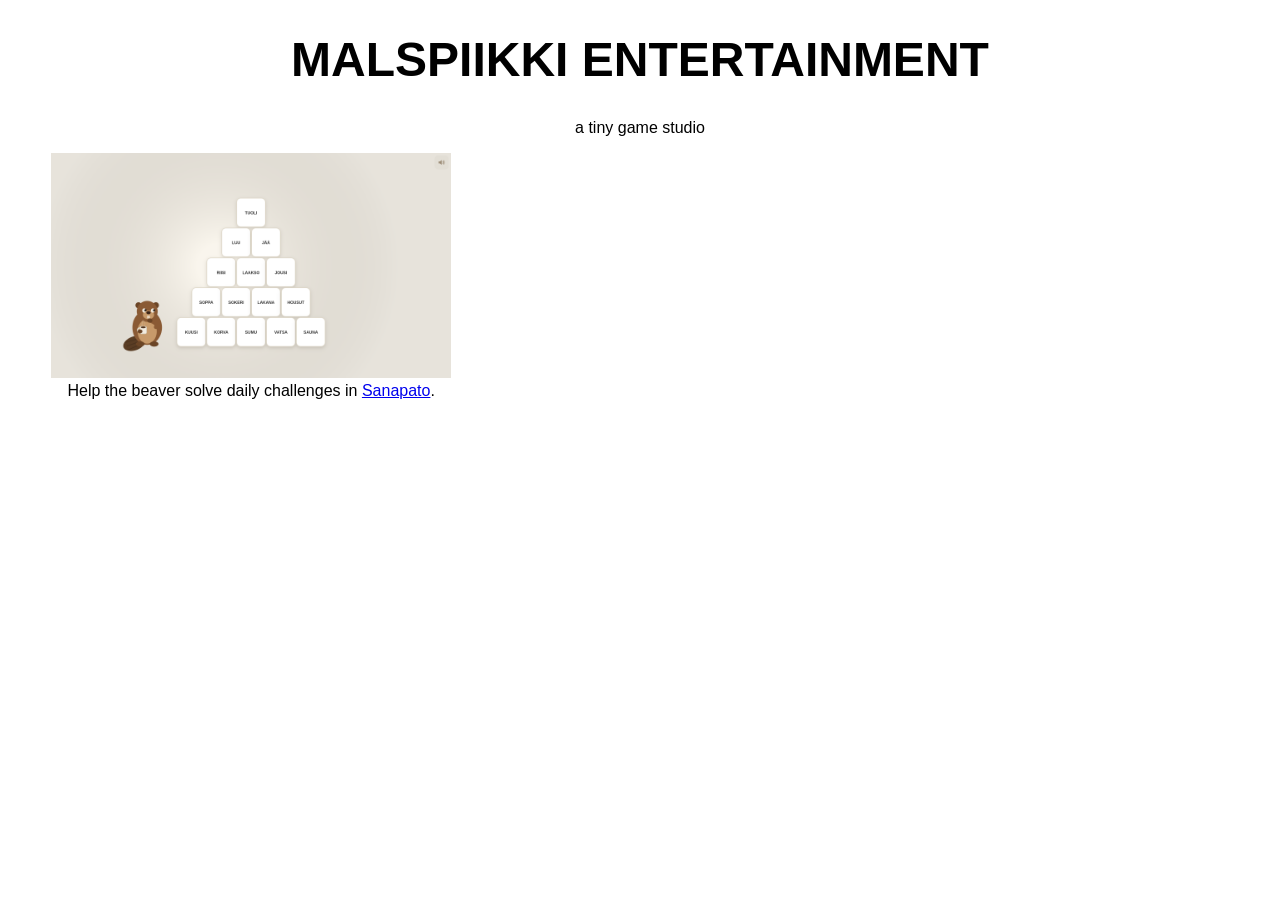
==== index.html @ 8324dfb0 "Add Sanapato to project portfolio" ====
<!DOCTYPE html>
<html>
  <head>
    <title>Malspiikki Entertainment</title>
    <style>
body {
  font-family: sans-serif;
  text-align: center;
  margin: 0 4%;
}

h1 {
  text-transform: uppercase;
  font-size: 3em;
}

.game {
  width: 400px;
}
.game_image {
  width: 400px;
}
.game_description {
  text-wrap: nowrap;
}
    </style>
  </head>
  <body>
    <h1>Malspiikki Entertainment</h1>
    <p>a tiny game studio</p>
    <div class="game">
      <img src="screenshots/sanapato.png" alt=="" class="game_image" />
      <div class="game_description">Help the beaver solve daily challenges in <a href="./sanapato/">Sanapato</a>.</div>
    </div>
  </body>
</html>
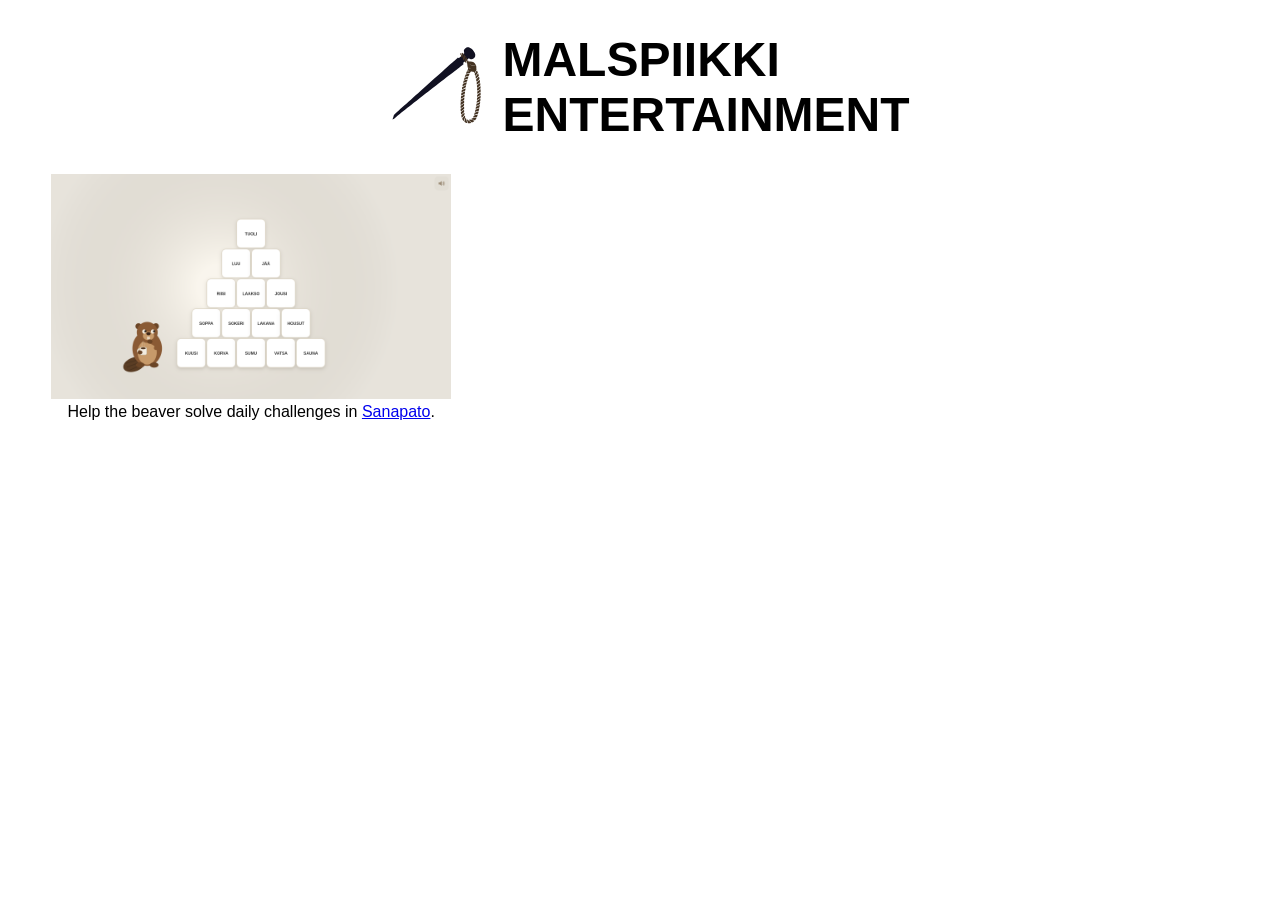
==== commit 308210cd: "Add logo to front page" ====
--- a/index.html
+++ b/index.html
@@ -9,7 +9,15 @@
   margin: 0 4%;
 }
 
-h1 {
+.logo {
+  display: flex;
+  justify-content: center;
+}
+.logo img {
+  margin: 0 1em;
+}
+.logo h1 {
+  text-align: left;
   text-transform: uppercase;
   font-size: 3em;
 }
@@ -26,8 +34,10 @@
     </style>
   </head>
   <body>
-    <h1>Malspiikki Entertainment</h1>
-    <p>a tiny game studio</p>
+    <div class="logo">
+      <img src="malspiikki.svg" alt="" width="100" />
+      <h1>Malspiikki<br />Entertainment</h1>
+    </div>
     <div class="game">
       <img src="screenshots/sanapato.png" alt=="" class="game_image" />
       <div class="game_description">Help the beaver solve daily challenges in <a href="./sanapato/">Sanapato</a>.</div>
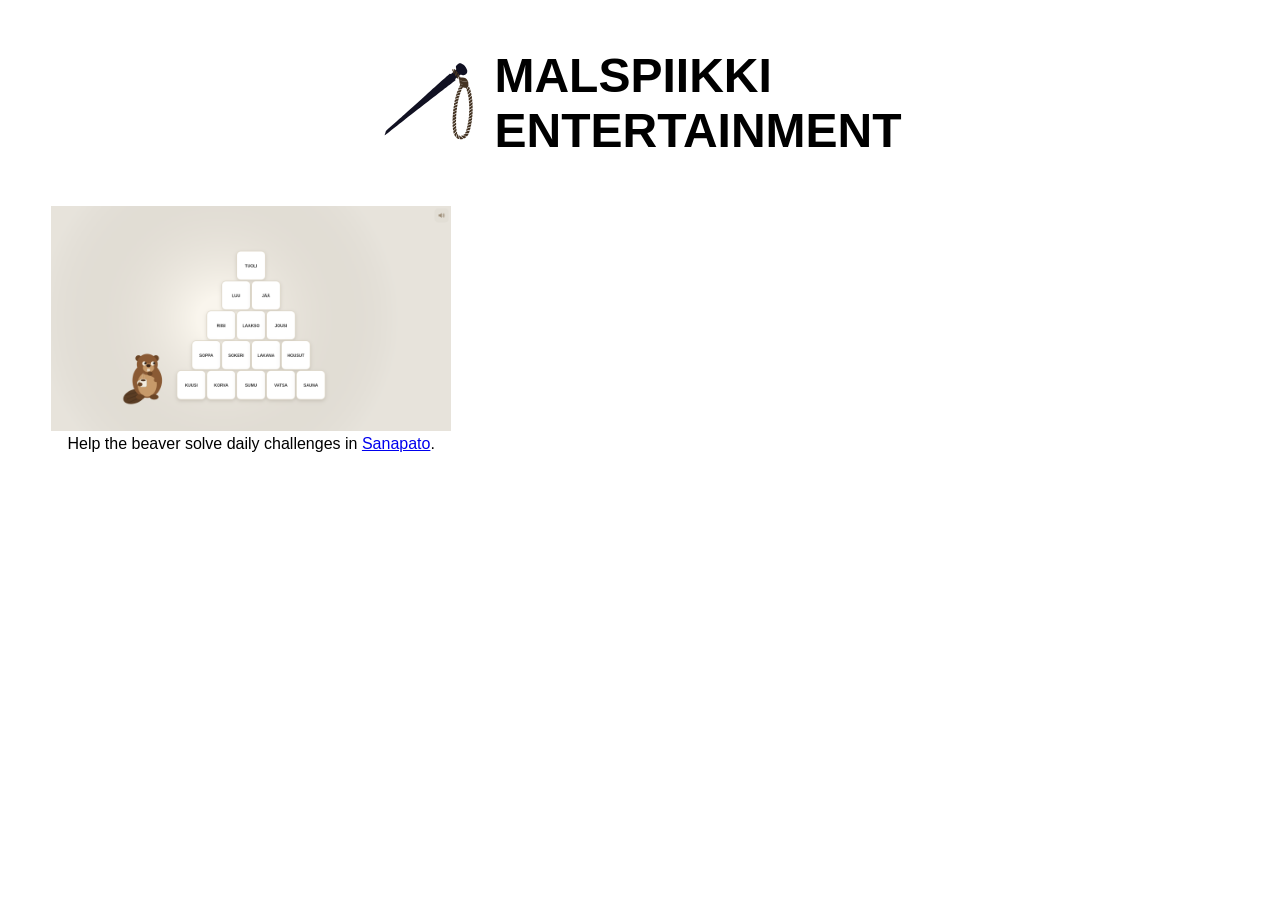
==== commit faa76f42: "Make the front page work on mobile Add the viewport meta tag, drop the nowrap that forced the game d" ====
--- a/index.html
+++ b/index.html
@@ -1,7 +1,12 @@
 <!DOCTYPE html>
-<html>
+<html lang="en">
   <head>
+    <meta charset="utf-8" />
+    <meta name="viewport" content="width=device-width, initial-scale=1" />
     <title>Malspiikki Entertainment</title>
+    <link rel="icon" href="favicon.svg" type="image/svg+xml" />
+    <link rel="icon" href="favicon.png" sizes="32x32" type="image/png" />
+    <link rel="apple-touch-icon" href="apple-touch-icon.png" />
     <style>
 body {
   font-family: sans-serif;
@@ -12,24 +17,39 @@
 .logo {
   display: flex;
   justify-content: center;
+  align-items: center;
+  flex-wrap: wrap;
+  gap: 1em;
+  margin: 3rem 0;
 }
 .logo img {
-  margin: 0 1em;
+  width: clamp(60px, 20vw, 100px);
+  height: auto;
 }
 .logo h1 {
+  margin: 0;
   text-align: left;
   text-transform: uppercase;
-  font-size: 3em;
+  font-size: clamp(1.75rem, 9vw, 3em);
+}
+
+@media (max-width: 600px) {
+  .logo {
+    flex-direction: column;
+  }
+  .logo h1 {
+    text-align: center;
+  }
 }
 
 .game {
   width: 400px;
+  max-width: 100%;
 }
 .game_image {
   width: 400px;
-}
-.game_description {
-  text-wrap: nowrap;
+  max-width: 100%;
+  height: auto;
 }
     </style>
   </head>
@@ -39,7 +59,7 @@
       <h1>Malspiikki<br />Entertainment</h1>
     </div>
     <div class="game">
-      <img src="screenshots/sanapato.png" alt=="" class="game_image" />
+      <img src="screenshots/sanapato.png" alt="Sanapato screenshot" class="game_image" />
       <div class="game_description">Help the beaver solve daily challenges in <a href="./sanapato/">Sanapato</a>.</div>
     </div>
   </body>
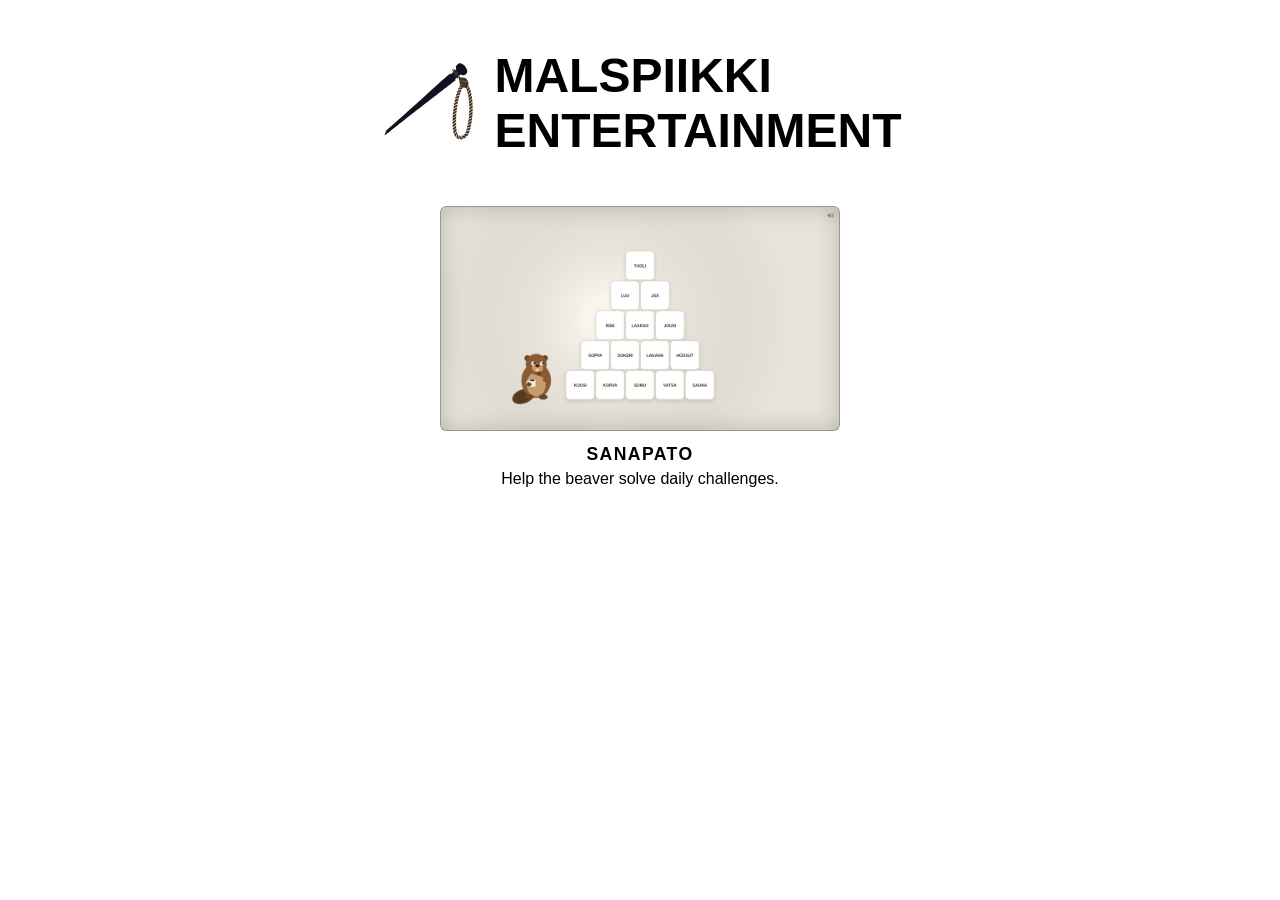
==== commit 778c143c: "Treat each screenshot as a window into the game The screenshot is meant to show what the game looks " ====
--- a/index.html
+++ b/index.html
@@ -42,14 +42,76 @@
   }
 }
 
+.gallery {
+  display: grid;
+  grid-template-columns: repeat(auto-fit, minmax(260px, 400px));
+  justify-content: center;
+  gap: 2.5rem;
+  margin: 0 auto 3rem;
+}
+
+/* The window and the title lead to the same place, so they light up together. */
 .game {
-  width: 400px;
-  max-width: 100%;
+  --lean: 1;
+}
+.game:has(:any-link:hover),
+.game:has(:any-link:focus-visible) {
+  --lean: 1.04;
+}
+
+.game_window {
+  display: block;
+  position: relative;
+  overflow: hidden;
+  border-radius: 6px;
+}
+.game_window::after {
+  content: "";
+  position: absolute;
+  inset: 0;
+  border-radius: inherit;
+  box-shadow:
+    inset 0 0 0 1px rgba(0, 0, 0, 0.25),
+    inset 0 0 24px rgba(0, 0, 0, 0.2);
+  pointer-events: none;
 }
 .game_image {
-  width: 400px;
-  max-width: 100%;
-  height: auto;
+  display: block;
+  width: 100%;
+  aspect-ratio: 16 / 9;
+  object-fit: cover;
+  /* Lean in towards the window rather than lifting the card. */
+  transform: scale(var(--lean));
+  transition: transform 0.4s ease;
+}
+
+.game_title {
+  margin: 0.75em 0 0.3em;
+  font-size: 1.1rem;
+  text-transform: uppercase;
+  letter-spacing: 0.08em;
+}
+.game_title a {
+  color: inherit;
+  text-decoration: none;
+}
+.game:has(:any-link:hover) .game_title a,
+.game:has(:any-link:focus-visible) .game_title a {
+  text-decoration: underline;
+}
+.game_title a:focus-visible {
+  outline: 2px solid currentColor;
+  outline-offset: 3px;
+}
+.game_description {
+  margin: 0;
+}
+
+@media (prefers-reduced-motion: reduce) {
+  .game_image {
+    transform: none;
+    transition: none;
+  }
 }
     </style>
   </head>
@@ -58,9 +120,17 @@
       <img src="malspiikki.svg" alt="" width="100" />
       <h1>Malspiikki<br />Entertainment</h1>
     </div>
-    <div class="game">
-      <img src="screenshots/sanapato.png" alt="Sanapato screenshot" class="game_image" />
-      <div class="game_description">Help the beaver solve daily challenges in <a href="./sanapato/">Sanapato</a>.</div>
+    <div class="gallery">
+      <div class="game">
+        <!-- Same destination as the title link, so it is hidden from assistive
+             tech to keep one entry per game in the links list. The alt text is
+             only a fallback for a missing screenshot. -->
+        <a class="game_window" href="./sanapato/" aria-hidden="true" tabindex="-1">
+          <img src="screenshots/sanapato.png" alt="Sanapato — a beaver beside a pyramid of word tiles." class="game_image" />
+        </a>
+        <h2 class="game_title"><a href="./sanapato/">Sanapato</a></h2>
+        <p class="game_description">Help the beaver solve daily challenges.</p>
+      </div>
     </div>
   </body>
 </html>
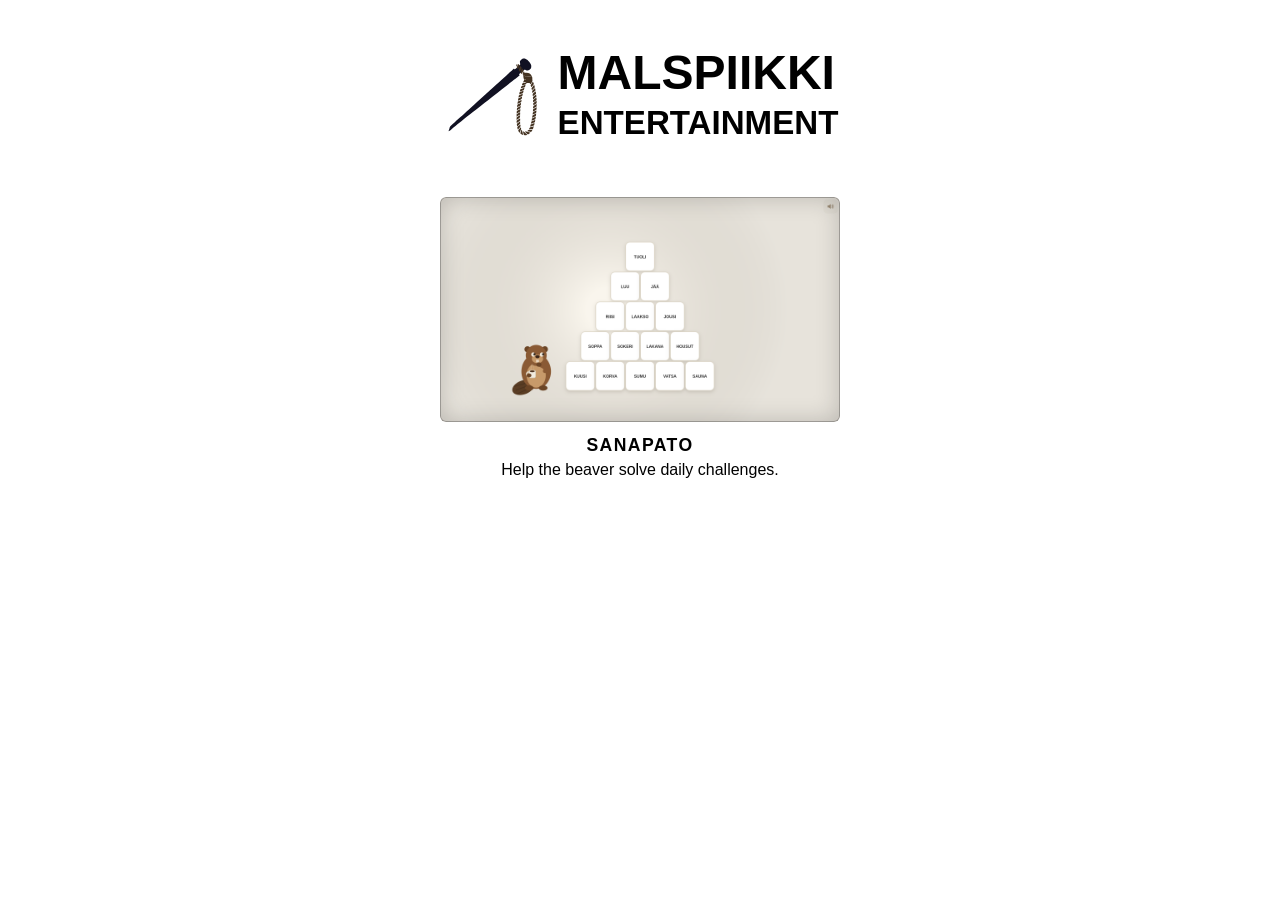
==== commit 475e3528: "Match the width of both wordmark lines Shrink Entertainment to 0.69em, the measured width ratio of t" ====
--- a/index.html
+++ b/index.html
@@ -31,6 +31,16 @@
   text-align: left;
   text-transform: uppercase;
   font-size: clamp(1.75rem, 9vw, 3em);
+  /* An em value so both lines share one leading; a unitless line-height
+     would be recomputed against each line's own font-size. */
+  line-height: 1.05em;
+}
+/* Sized so the second line comes out as wide as the first. The ratio is the
+   measured width of MALSPIIKKI over ENTERTAINMENT, so it only holds for a
+   sans-serif of roughly these proportions. */
+.logo h1 span {
+  display: block;
+  font-size: 0.69em;
 }
 
 @media (max-width: 600px) {
@@ -118,7 +128,7 @@
   <body>
     <div class="logo">
       <img src="malspiikki.svg" alt="" width="100" />
-      <h1>Malspiikki<br />Entertainment</h1>
+      <h1>Malspiikki<span>Entertainment</span></h1>
     </div>
     <div class="gallery">
       <div class="game">
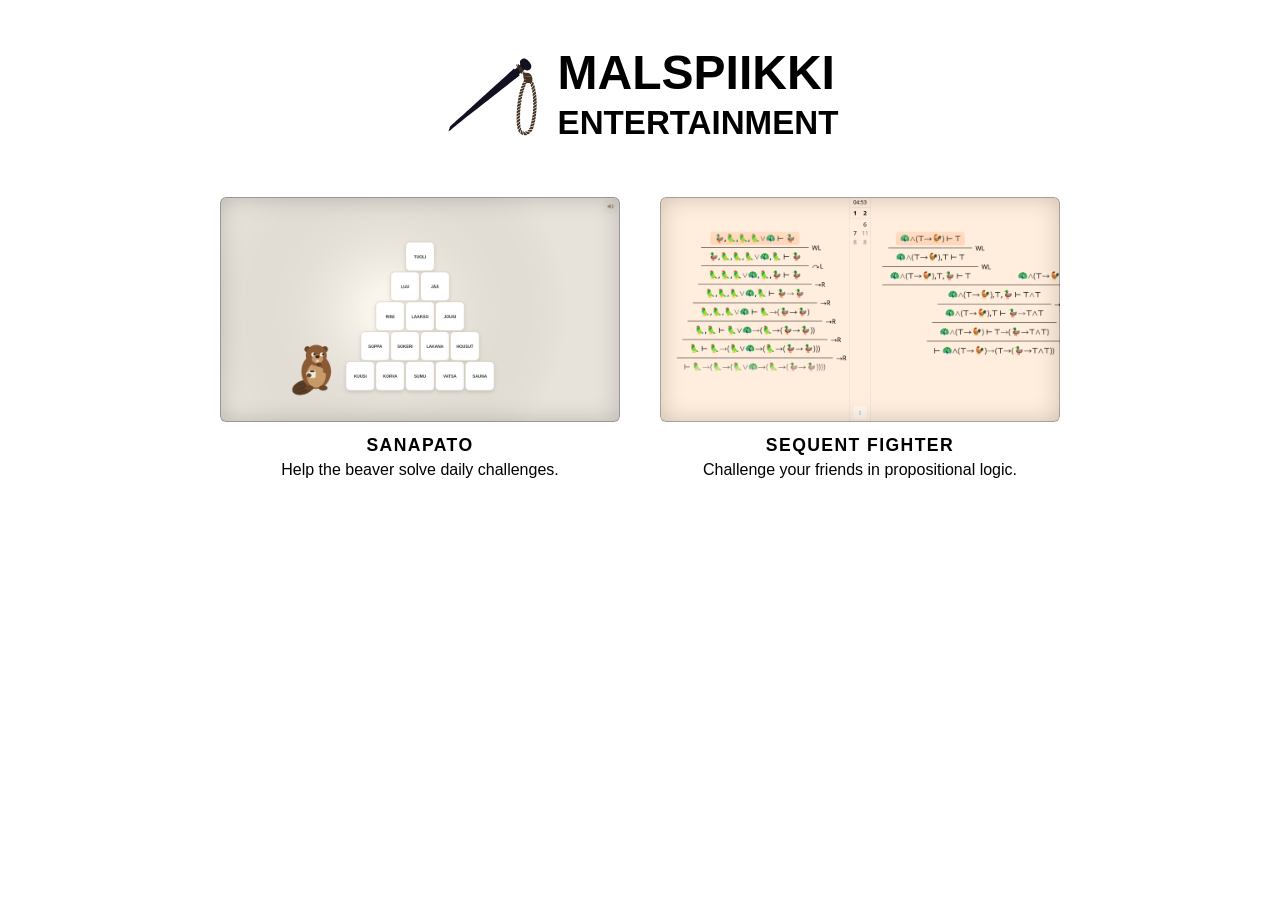
==== commit aba217d1: "Add Sequent Fighter to project portfolio" ====
--- a/index.html
+++ b/index.html
@@ -7,6 +7,7 @@
     <link rel="icon" href="favicon.svg" type="image/svg+xml" />
     <link rel="icon" href="favicon.png" sizes="32x32" type="image/png" />
     <link rel="apple-touch-icon" href="apple-touch-icon.png" />
+    <link rel="manifest" href="site.webmanifest" />
     <style>
 body {
   font-family: sans-serif;
@@ -141,6 +142,13 @@
         <h2 class="game_title"><a href="./sanapato/">Sanapato</a></h2>
         <p class="game_description">Help the beaver solve daily challenges.</p>
       </div>
+      <div class="game">
+        <a class="game_window" href="./sequent/" aria-hidden="true" tabindex="-1">
+          <img src="screenshots/sequent.png" alt="Sequent Fighter — two players competing in split screen duel" class="game_image" />
+        </a>
+        <h2 class="game_title"><a href="./sequent/">Sequent Fighter</a></h2>
+        <p class="game_description">Challenge your friends in propositional logic.</p>
+      </div>
     </div>
   </body>
 </html>
